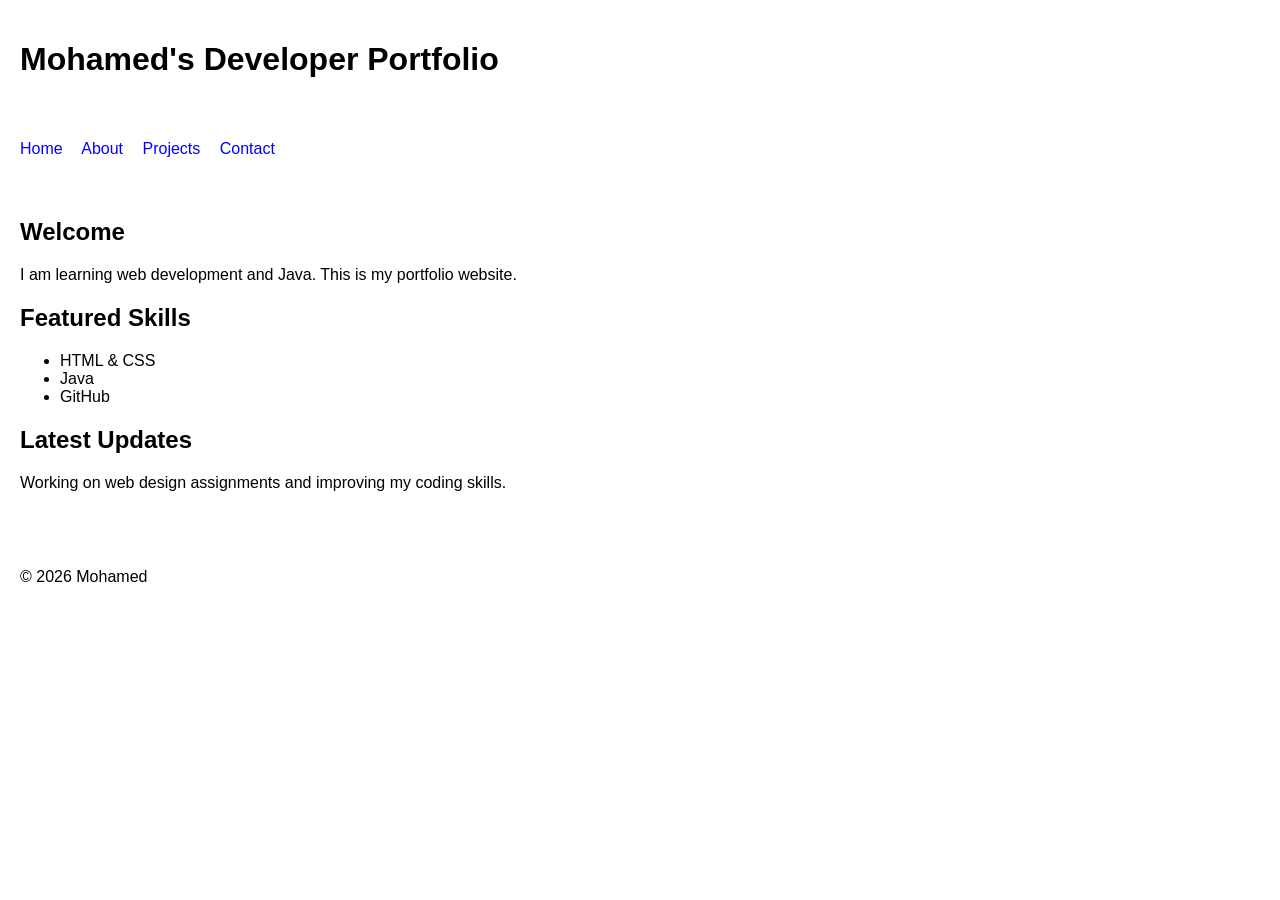
==== index.html @ 788a1557 "Add files via upload" ====
<!DOCTYPE html>
<html lang="en">
<head>
    <meta charset="UTF-8">
    <meta name="viewport" content="width=device-width, initial-scale=1.0">
    <title>My Developer Portfolio</title>
    <link rel="stylesheet" href="styles.css">
</head>
<body>

<a href="#main-content" class="skip-link">Skip to main content</a>

<header>
    <h1>Mohamed's Developer Portfolio</h1>
</header>

<nav>
    <a href="index.html">Home</a>
    <a href="about.html">About</a>
    <a href="data.html">Projects</a>
    <a href="contact.html">Contact</a>
</nav>

<main id="main-content">

<section>
    <h2>Welcome</h2>
    <p>I am learning web development and Java. This is my portfolio website.</p>
</section>

<section>
    <h2>Featured Skills</h2>
    <ul>
        <li>HTML & CSS</li>
        <li>Java</li>
        <li>GitHub</li>
    </ul>
</section>

<section>
    <h2>Latest Updates</h2>
    <p>Working on web design assignments and improving my coding skills.</p>
</section>

</main>

<footer>
    <p>© 2026 Mohamed</p>
</footer>

</body>
</html>
---- styles.css ----
body {
    font-family: Arial;
    margin: 0;
    padding: 0;
}

header, nav, main, footer {
    padding: 20px;
}

nav a {
    margin-right: 15px;
    text-decoration: none;
    color: blue;
}

section {
    margin-bottom: 20px;
}

.skip-link {
    position: absolute;
    left: -999px;
}

.skip-link:focus {
    left: 10px;
}
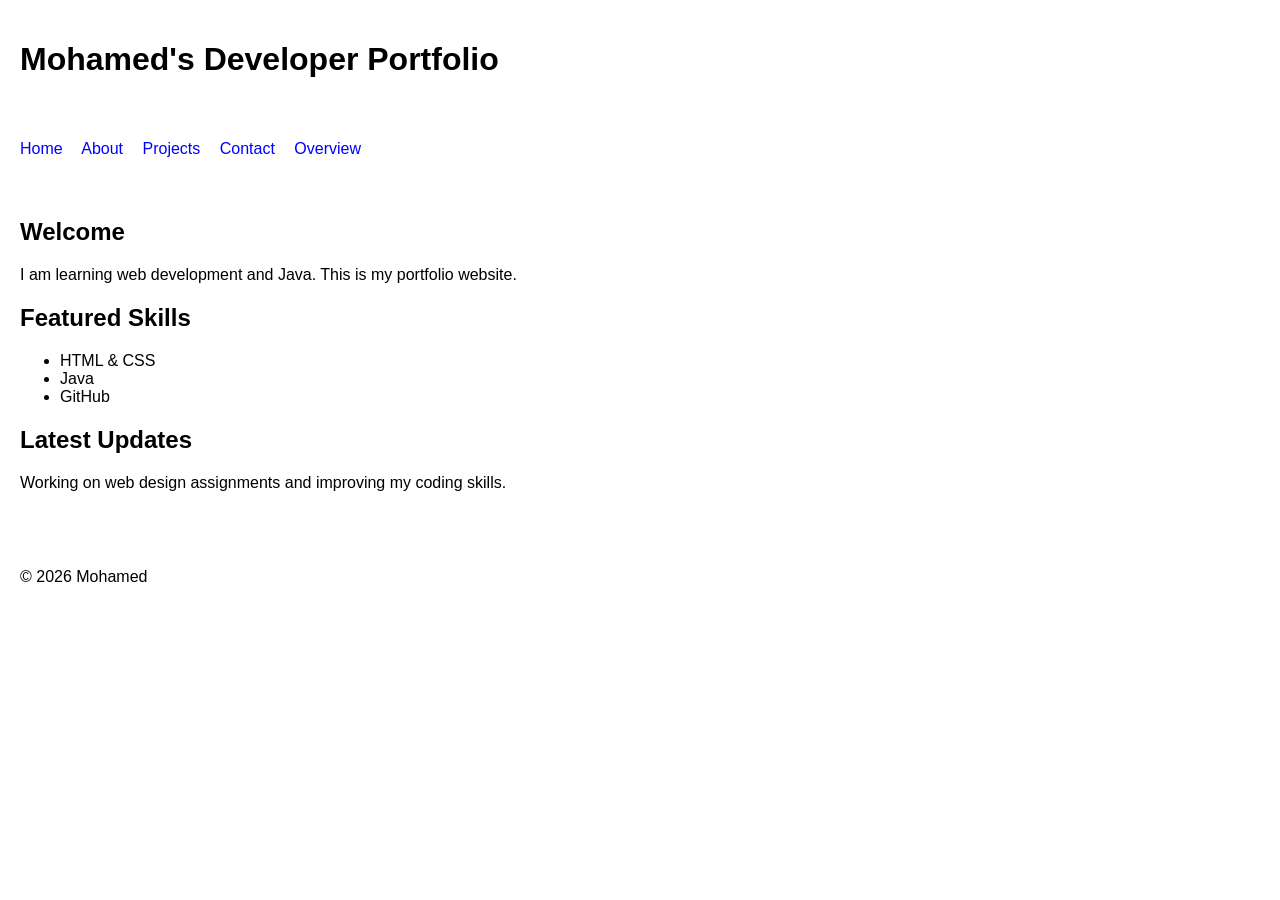
==== commit 28ee71e3: "Update index.html" ====
--- a/index.html
+++ b/index.html
@@ -19,6 +19,7 @@
     <a href="about.html">About</a>
     <a href="data.html">Projects</a>
     <a href="contact.html">Contact</a>
+    <a href="overview.html">Overview</a>
 </nav>
 
 <main id="main-content">
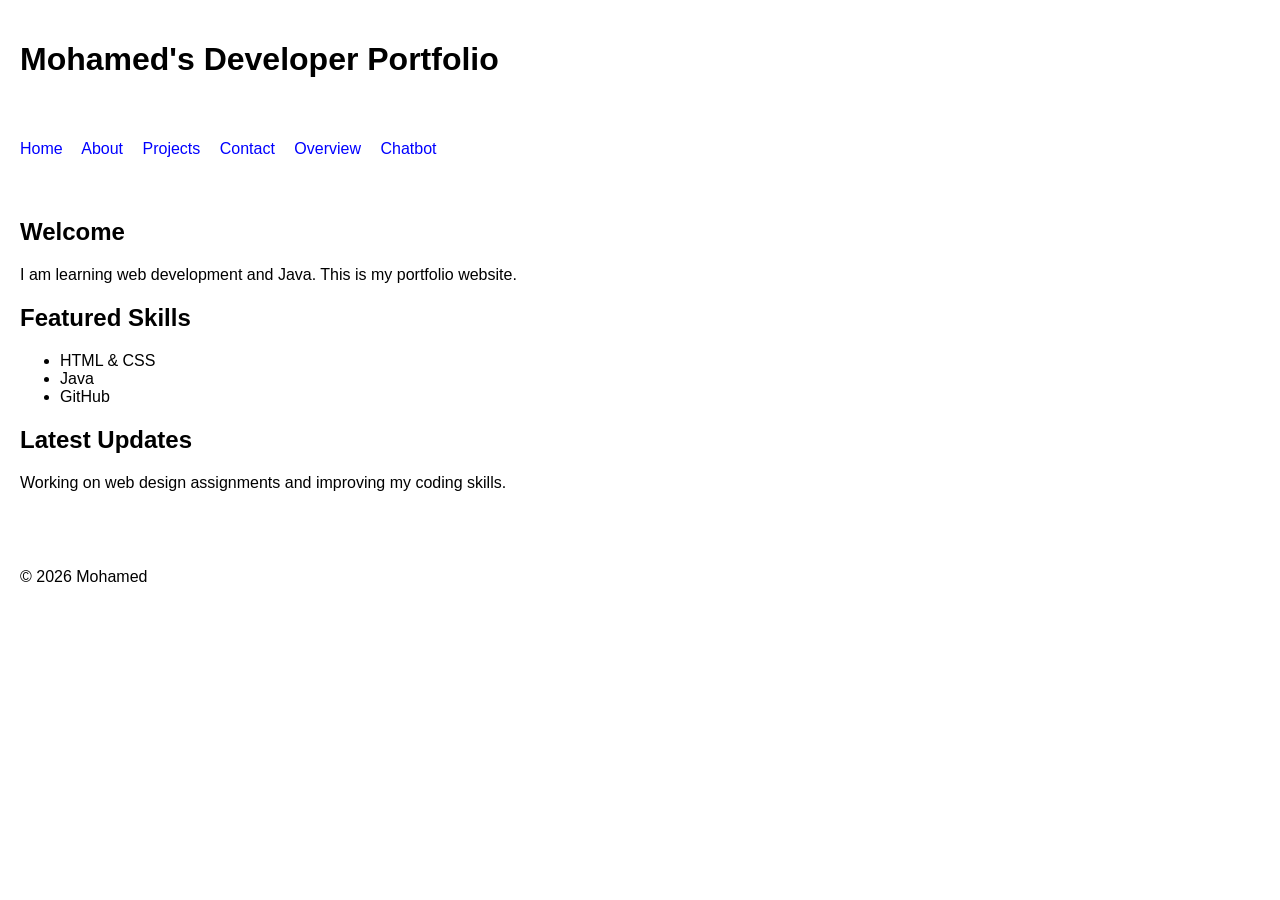
==== commit 92931feb: "Update index.html" ====
--- a/index.html
+++ b/index.html
@@ -20,6 +20,7 @@
     <a href="data.html">Projects</a>
     <a href="contact.html">Contact</a>
     <a href="overview.html">Overview</a>
+    <a href="chatbot.html">Chatbot</a>
 </nav>
 
 <main id="main-content">
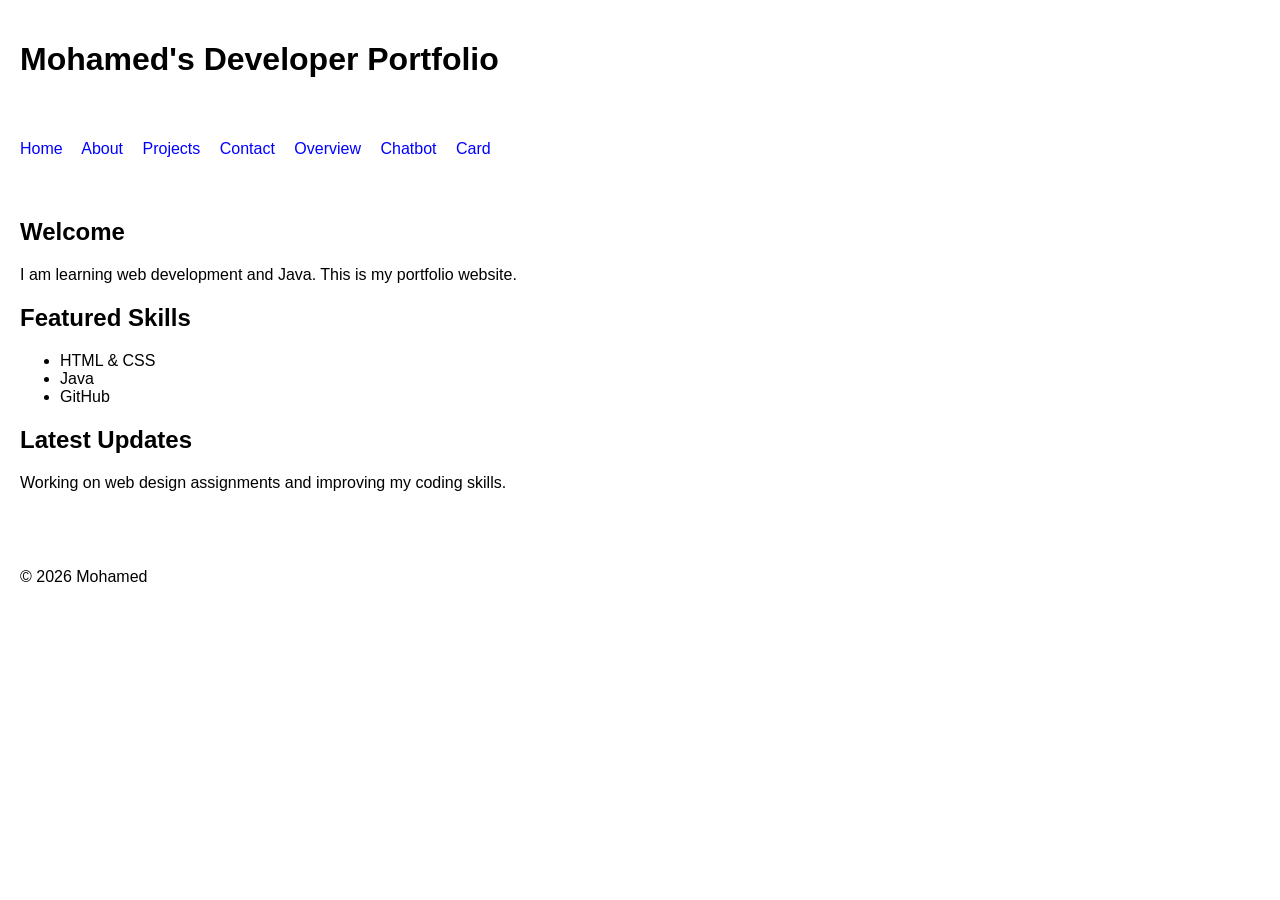
==== commit 45095f6d: "Update index.html" ====
--- a/index.html
+++ b/index.html
@@ -21,6 +21,7 @@
     <a href="contact.html">Contact</a>
     <a href="overview.html">Overview</a>
     <a href="chatbot.html">Chatbot</a>
+    <a href="card.html">Card</a>
 </nav>
 
 <main id="main-content">
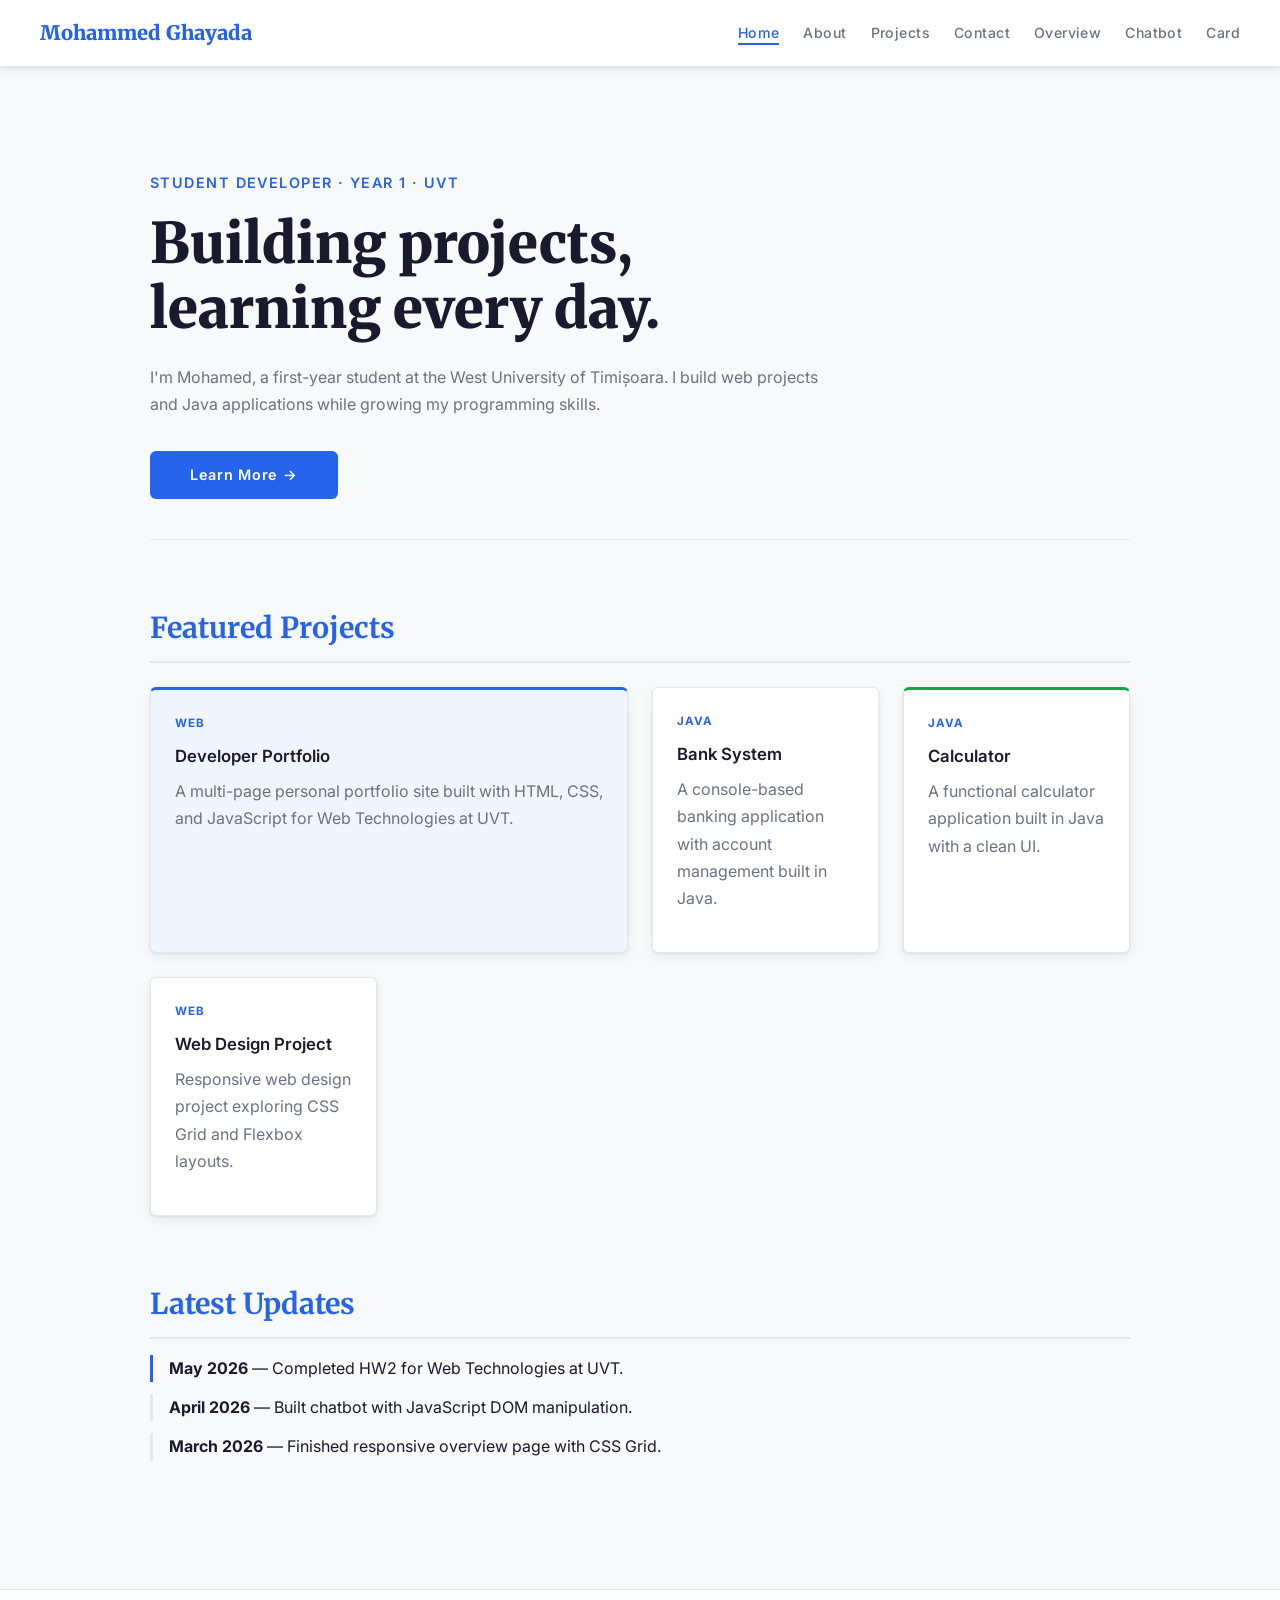
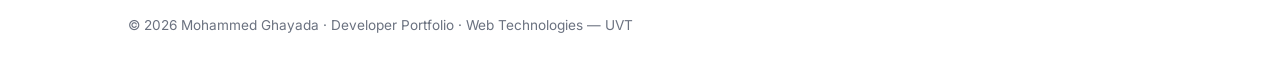
==== commit 7715d2ea: "Add files via upload" ====
--- a/index.html
+++ b/index.html
@@ -1,55 +1,85 @@
-<!DOCTYPE html>
+<!doctype html>
 <html lang="en">
 <head>
-    <meta charset="UTF-8">
-    <meta name="viewport" content="width=device-width, initial-scale=1.0">
-    <title>My Developer Portfolio</title>
-    <link rel="stylesheet" href="styles.css">
+  <meta charset="UTF-8" />
+  <meta name="viewport" content="width=device-width, initial-scale=1.0" />
+  <title>Mohammed Ghayada — Developer Portfolio</title>
+  <link rel="stylesheet" href="styles.css" />
 </head>
 <body>
 
-<a href="#main-content" class="skip-link">Skip to main content</a>
+  <a href="#main-content" class="skip-link">Skip to main content</a>
 
-<header>
-    <h1>Mohamed's Developer Portfolio</h1>
-</header>
+  <header>
+    <a href="index.html" class="site-title">Mohammed Ghayada</a>
+    <nav aria-label="Main navigation">
+      <ul>
+        <li><a href="index.html" aria-current="page">Home</a></li>
+        <li><a href="about.html">About</a></li>
+        <li><a href="data.html">Projects</a></li>
+        <li><a href="contact.html">Contact</a></li>
+        <li><a href="overview.html">Overview</a></li>
+        <li><a href="chatbot.html">Chatbot</a></li>
+        <li><a href="card.html">Card</a></li>
+      </ul>
+    </nav>
+  </header>
 
-<nav>
-    <a href="index.html">Home</a>
-    <a href="about.html">About</a>
-    <a href="data.html">Projects</a>
-    <a href="contact.html">Contact</a>
-    <a href="overview.html">Overview</a>
-    <a href="chatbot.html">Chatbot</a>
-    <a href="card.html">Card</a>
-</nav>
+  <main id="main-content">
 
-<main id="main-content">
+    <section class="hero" aria-labelledby="hero-heading">
+      <p class="hero-sub">Student Developer · Year 1 · UVT</p>
+      <h1 id="hero-heading">Building projects,<br>learning every day.</h1>
+      <p>I'm Mohamed, a first-year student at the West University of Timișoara. I build web projects and Java applications while growing my programming skills.</p>
+      <a href="about.html" class="btn" style="display:inline-block; margin-top:1rem; text-decoration:none;">Learn More →</a>
+    </section>
 
-<section>
-    <h2>Welcome</h2>
-    <p>I am learning web development and Java. This is my portfolio website.</p>
-</section>
+    <section aria-labelledby="featured-heading">
+      <h2 id="featured-heading">Featured Projects</h2>
+      <div class="cards-grid">
+        <article class="card featured">
+          <p class="card-tag">Web</p>
+          <h3>Developer Portfolio</h3>
+          <p>A multi-page personal portfolio site built with HTML, CSS, and JavaScript for Web Technologies at UVT.</p>
+        </article>
+        <article class="card">
+          <p class="card-tag">Java</p>
+          <h3>Bank System</h3>
+          <p>A console-based banking application with account management built in Java.</p>
+        </article>
+        <article class="card">
+          <p class="card-tag">Java</p>
+          <h3>Calculator</h3>
+          <p>A functional calculator application built in Java with a clean UI.</p>
+        </article>
+        <article class="card">
+          <p class="card-tag">Web</p>
+          <h3>Web Design Project</h3>
+          <p>Responsive web design project exploring CSS Grid and Flexbox layouts.</p>
+        </article>
+      </div>
+    </section>
 
-<section>
-    <h2>Featured Skills</h2>
-    <ul>
-        <li>HTML & CSS</li>
-        <li>Java</li>
-        <li>GitHub</li>
-    </ul>
-</section>
+    <section aria-labelledby="updates-heading">
+      <h2 id="updates-heading">Latest Updates</h2>
+      <ul style="list-style:none; display:flex; flex-direction:column; gap:0.75rem;">
+        <li style="border-left:3px solid var(--color-accent); padding-left:1rem;">
+          <strong>May 2026</strong> — Completed HW2 for Web Technologies at UVT.
+        </li>
+        <li style="border-left:3px solid var(--color-border); padding-left:1rem;">
+          <strong>April 2026</strong> — Built chatbot with JavaScript DOM manipulation.
+        </li>
+        <li style="border-left:3px solid var(--color-border); padding-left:1rem;">
+          <strong>March 2026</strong> — Finished responsive overview page with CSS Grid.
+        </li>
+      </ul>
+    </section>
 
-<section>
-    <h2>Latest Updates</h2>
-    <p>Working on web design assignments and improving my coding skills.</p>
-</section>
+  </main>
 
-</main>
-
-<footer>
-    <p>© 2026 Mohamed</p>
-</footer>
+  <footer>
+    <p>© 2026 Mohammed Ghayada · Developer Portfolio · Web Technologies — UVT</p>
+  </footer>
 
 </body>
 </html>
--- a/styles.css
+++ b/styles.css
@@ -1,28 +1,370 @@
+/* ================================
+   styles.css — External Stylesheet
+   Mohammed Ghayada Portfolio 2026
+   ================================ */
+
+@import url('https://fonts.googleapis.com/css2?family=Inter:wght@300;400;500;600;700&family=Merriweather:wght@700;900&display=swap');
+
+/* === CSS CUSTOM PROPERTIES === */
+:root {
+  --color-bg: #f8f9fa;
+  --color-surface: #ffffff;
+  --color-surface-2: #f1f3f5;
+  --color-accent: #2563eb;
+  --color-accent-dark: #1d4ed8;
+  --color-text: #1a1a2e;
+  --color-text-muted: #6b7280;
+  --color-border: #e5e7eb;
+  --color-success: #16a34a;
+
+  --font-display: 'Merriweather', Georgia, serif;
+  --font-body: 'Inter', sans-serif;
+
+  --space-xs: 0.5rem;
+  --space-sm: 1rem;
+  --space-md: 1.5rem;
+  --space-lg: 2.5rem;
+  --space-xl: 4rem;
+
+  --radius: 6px;
+  --transition: 0.2s ease;
+  --shadow: 0 1px 3px rgba(0,0,0,0.08), 0 4px 12px rgba(0,0,0,0.06);
+}
+
+/* === RESET === */
+*, *::before, *::after {
+  box-sizing: border-box;
+  margin: 0;
+  padding: 0;
+}
+
+html { scroll-behavior: smooth; }
+
 body {
-    font-family: Arial;
-    margin: 0;
-    padding: 0;
-}
-
-header, nav, main, footer {
-    padding: 20px;
+  background: var(--color-bg);
+  color: var(--color-text);
+  font-family: var(--font-body);
+  font-size: 1rem;
+  line-height: 1.7;
+  font-weight: 400;
+}
+
+/* === SKIP LINK === */
+.skip-link {
+  position: absolute;
+  top: -100px;
+  left: var(--space-sm);
+  background: var(--color-accent);
+  color: #fff;
+  padding: var(--space-xs) var(--space-sm);
+  font-weight: 600;
+  border-radius: var(--radius);
+  z-index: 1000;
+  transition: top 0.2s;
+}
+.skip-link:focus { top: var(--space-sm); }
+
+/* === HEADER === */
+header {
+  background: var(--color-surface);
+  border-bottom: 1px solid var(--color-border);
+  padding: var(--space-sm) var(--space-lg);
+  display: flex;
+  align-items: center;
+  justify-content: space-between;
+  position: sticky;
+  top: 0;
+  z-index: 100;
+  box-shadow: var(--shadow);
+}
+
+.site-title {
+  font-family: var(--font-display);
+  font-size: 1.25rem;
+  font-weight: 900;
+  color: var(--color-accent);
+  text-decoration: none;
+}
+
+/* === NAV === */
+nav ul {
+  list-style: none;
+  display: flex;
+  gap: var(--space-md);
+  flex-wrap: wrap;
 }
 
 nav a {
-    margin-right: 15px;
-    text-decoration: none;
-    color: blue;
-}
-
-section {
-    margin-bottom: 20px;
-}
-
-.skip-link {
-    position: absolute;
-    left: -999px;
-}
-
-.skip-link:focus {
-    left: 10px;
-}
+  color: var(--color-text-muted);
+  text-decoration: none;
+  font-size: 0.88rem;
+  font-weight: 500;
+  letter-spacing: 0.03em;
+  padding-bottom: 2px;
+  border-bottom: 2px solid transparent;
+  transition: color var(--transition), border-color var(--transition);
+}
+
+nav a:hover,
+nav a:focus,
+nav a[aria-current="page"] {
+  color: var(--color-accent);
+  border-bottom-color: var(--color-accent);
+  outline-offset: 4px;
+}
+
+/* === MAIN === */
+main {
+  max-width: 1060px;
+  margin: 0 auto;
+  padding: var(--space-xl) var(--space-lg);
+}
+
+/* === HEADINGS === */
+h1 {
+  font-family: var(--font-display);
+  font-size: clamp(2rem, 5vw, 3.5rem);
+  font-weight: 900;
+  line-height: 1.15;
+  color: var(--color-text);
+  margin-bottom: var(--space-md);
+}
+
+h2 {
+  font-family: var(--font-display);
+  font-size: clamp(1.3rem, 2.5vw, 1.8rem);
+  font-weight: 700;
+  color: var(--color-accent);
+  margin-bottom: var(--space-sm);
+  margin-top: var(--space-xl);
+  padding-bottom: var(--space-xs);
+  border-bottom: 2px solid var(--color-border);
+}
+
+h3 {
+  font-size: 1.05rem;
+  font-weight: 600;
+  color: var(--color-text);
+  margin-bottom: var(--space-xs);
+}
+
+p {
+  color: var(--color-text-muted);
+  margin-bottom: var(--space-sm);
+  max-width: 680px;
+}
+
+a {
+  color: var(--color-accent);
+  transition: color var(--transition);
+}
+a:hover { color: var(--color-accent-dark); }
+
+section { margin-bottom: var(--space-xl); }
+
+/* === HERO === */
+.hero {
+  padding: var(--space-lg) 0;
+  border-bottom: 1px solid var(--color-border);
+  margin-bottom: var(--space-xl);
+}
+
+.hero-sub {
+  font-size: 0.9rem;
+  font-weight: 600;
+  color: var(--color-accent);
+  letter-spacing: 0.1em;
+  text-transform: uppercase;
+  margin-bottom: var(--space-sm);
+}
+
+/* === CARDS === */
+.cards-grid {
+  display: grid;
+  grid-template-columns: repeat(auto-fill, minmax(220px, 1fr));
+  gap: var(--space-md);
+  margin-top: var(--space-md);
+}
+
+.card {
+  background: var(--color-surface);
+  border: 1px solid var(--color-border);
+  border-radius: var(--radius);
+  padding: var(--space-md);
+  box-shadow: var(--shadow);
+  transition: border-color var(--transition), transform var(--transition);
+}
+
+.card:hover {
+  border-color: var(--color-accent);
+  transform: translateY(-3px);
+}
+
+.card:nth-child(1) { border-top: 3px solid var(--color-accent); }
+.card:nth-child(3) { border-top: 3px solid var(--color-success); }
+
+.card.featured {
+  border-top: 3px solid var(--color-accent);
+  background: #eff6ff;
+  grid-column: span 2;
+}
+
+.card-tag {
+  font-size: 0.72rem;
+  font-weight: 700;
+  letter-spacing: 0.1em;
+  text-transform: uppercase;
+  color: var(--color-accent);
+  margin-bottom: var(--space-xs);
+}
+
+/* === TABLE === */
+table {
+  width: 100%;
+  border-collapse: collapse;
+  margin-top: var(--space-md);
+  background: var(--color-surface);
+  border-radius: var(--radius);
+  overflow: hidden;
+  box-shadow: var(--shadow);
+  font-size: 0.95rem;
+}
+
+caption {
+  font-family: var(--font-display);
+  font-size: 1rem;
+  font-weight: 700;
+  color: var(--color-accent);
+  text-align: left;
+  padding: var(--space-sm) var(--space-sm) var(--space-xs);
+}
+
+th {
+  background: var(--color-surface-2);
+  color: var(--color-text);
+  font-size: 0.8rem;
+  font-weight: 600;
+  letter-spacing: 0.06em;
+  text-transform: uppercase;
+  padding: var(--space-sm) var(--space-md);
+  text-align: left;
+  border-bottom: 2px solid var(--color-border);
+}
+
+td {
+  padding: var(--space-sm) var(--space-md);
+  border-bottom: 1px solid var(--color-border);
+  color: var(--color-text-muted);
+  vertical-align: middle;
+}
+
+tr:last-child td { border-bottom: none; }
+tbody tr:nth-child(even) { background: var(--color-surface-2); }
+tbody tr:hover { background: #eff6ff; }
+
+/* === FORMS === */
+.form-wrapper { max-width: 600px; }
+
+form fieldset {
+  border: 1px solid var(--color-border);
+  border-radius: var(--radius);
+  padding: var(--space-md);
+  margin-bottom: var(--space-md);
+  background: var(--color-surface);
+}
+
+form legend {
+  font-family: var(--font-display);
+  font-size: 0.9rem;
+  font-weight: 700;
+  color: var(--color-accent);
+  padding: 0 var(--space-xs);
+}
+
+.form-group {
+  display: flex;
+  flex-direction: column;
+  gap: 5px;
+  margin-bottom: var(--space-sm);
+}
+
+label {
+  font-size: 0.85rem;
+  font-weight: 500;
+  color: var(--color-text);
+  letter-spacing: 0.03em;
+}
+
+input[type="text"],
+input[type="email"],
+input[type="tel"],
+select,
+textarea {
+  background: var(--color-surface-2);
+  border: 1px solid var(--color-border);
+  color: var(--color-text);
+  font-family: var(--font-body);
+  font-size: 1rem;
+  padding: 0.6rem var(--space-sm);
+  border-radius: var(--radius);
+  width: 100%;
+  transition: border-color var(--transition), box-shadow var(--transition);
+}
+
+input:focus, select:focus, textarea:focus {
+  outline: none;
+  border-color: var(--color-accent);
+  box-shadow: 0 0 0 3px rgba(37, 99, 235, 0.15);
+}
+
+textarea { resize: vertical; min-height: 120px; }
+
+button[type="submit"], .btn {
+  background: var(--color-accent);
+  color: #fff;
+  border: none;
+  padding: 0.75rem var(--space-lg);
+  font-family: var(--font-body);
+  font-size: 0.9rem;
+  font-weight: 600;
+  letter-spacing: 0.05em;
+  cursor: pointer;
+  border-radius: var(--radius);
+  transition: background var(--transition), transform var(--transition);
+}
+
+button[type="submit"]:hover, .btn:hover {
+  background: var(--color-accent-dark);
+  transform: translateY(-1px);
+}
+
+button[type="submit"]:focus, .btn:focus {
+  outline: 3px solid var(--color-accent);
+  outline-offset: 3px;
+}
+
+/* === FOOTER === */
+footer {
+  background: var(--color-surface);
+  border-top: 1px solid var(--color-border);
+  text-align: center;
+  padding: var(--space-md) var(--space-lg);
+  color: var(--color-text-muted);
+  font-size: 0.85rem;
+}
+
+/* === RESPONSIVE === */
+@media (max-width: 768px) {
+  header {
+    flex-direction: column;
+    align-items: flex-start;
+    gap: var(--space-sm);
+    padding: var(--space-sm);
+  }
+  nav ul { gap: var(--space-sm); }
+  main { padding: var(--space-lg) var(--space-sm); }
+  .cards-grid { grid-template-columns: 1fr; }
+  .card.featured { grid-column: span 1; }
+  h1 { font-size: 2rem; }
+  th, td { padding: var(--space-xs) var(--space-sm); }
+}
